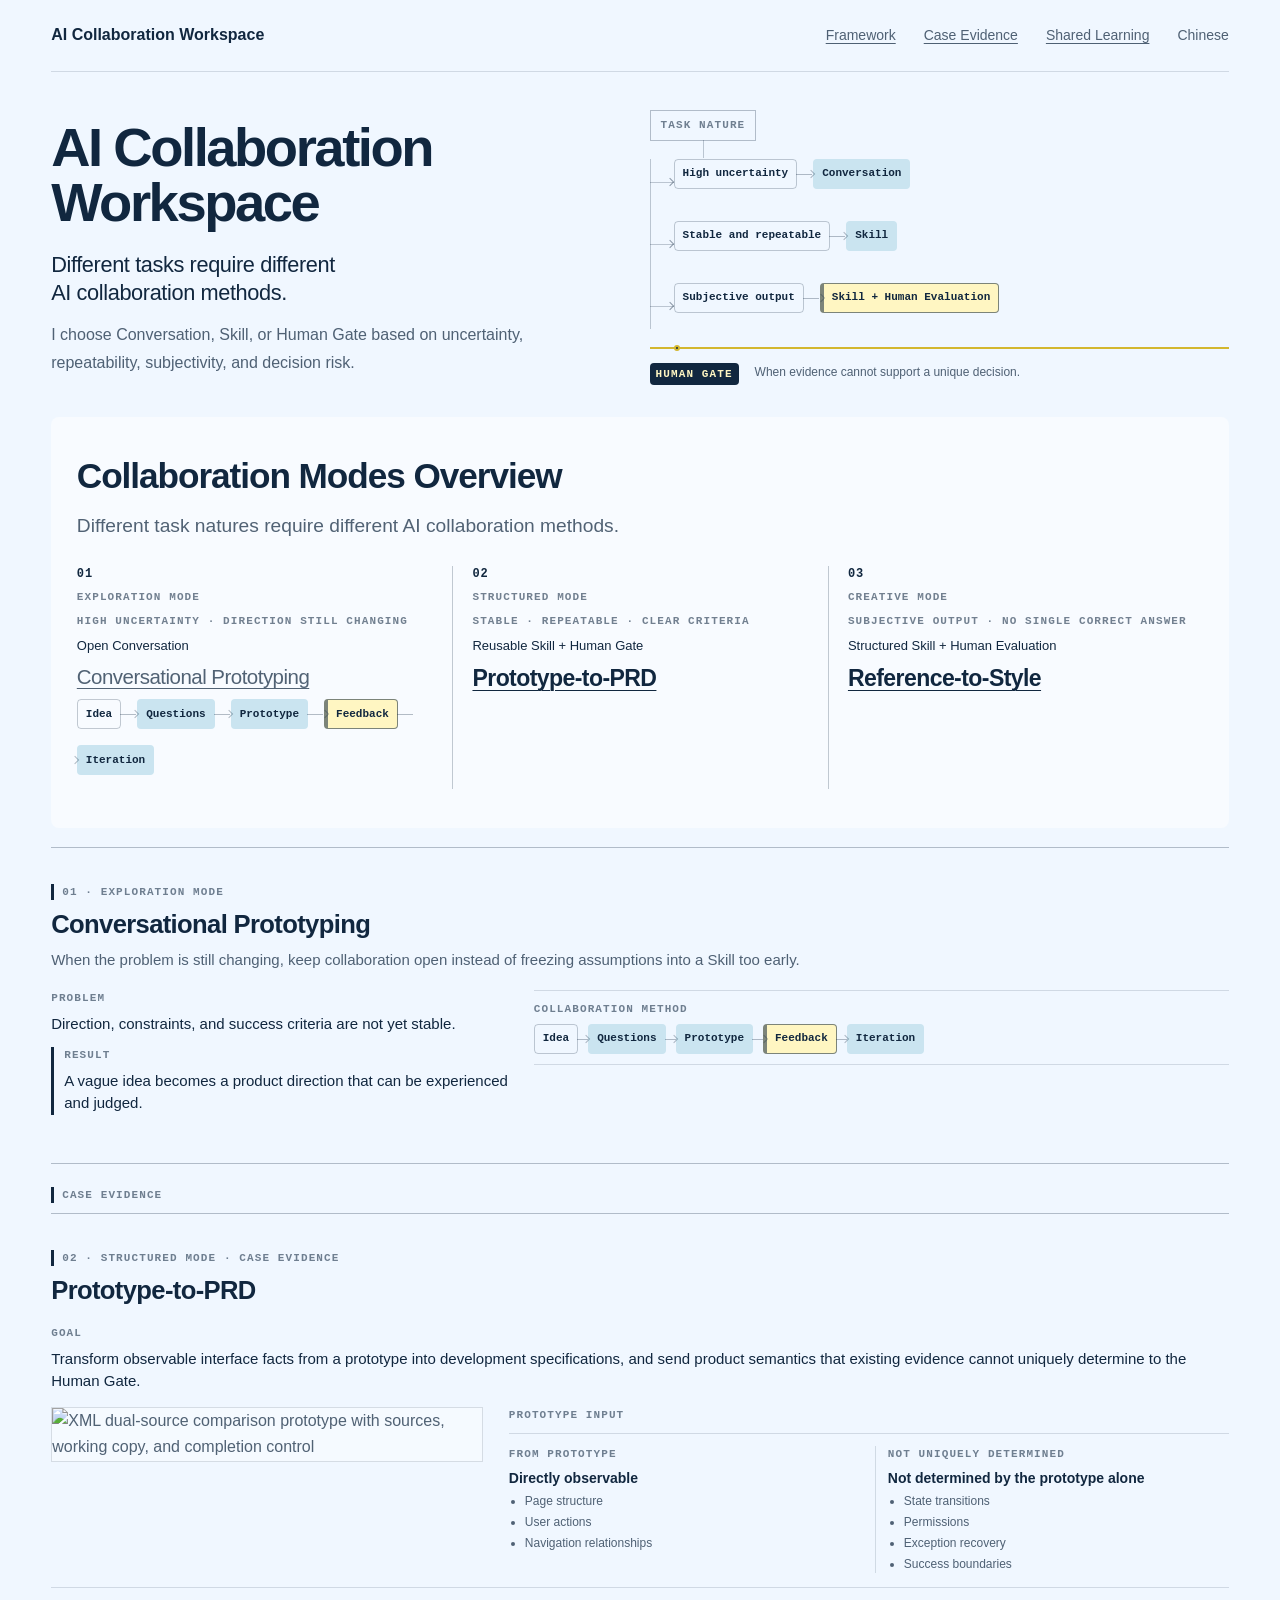
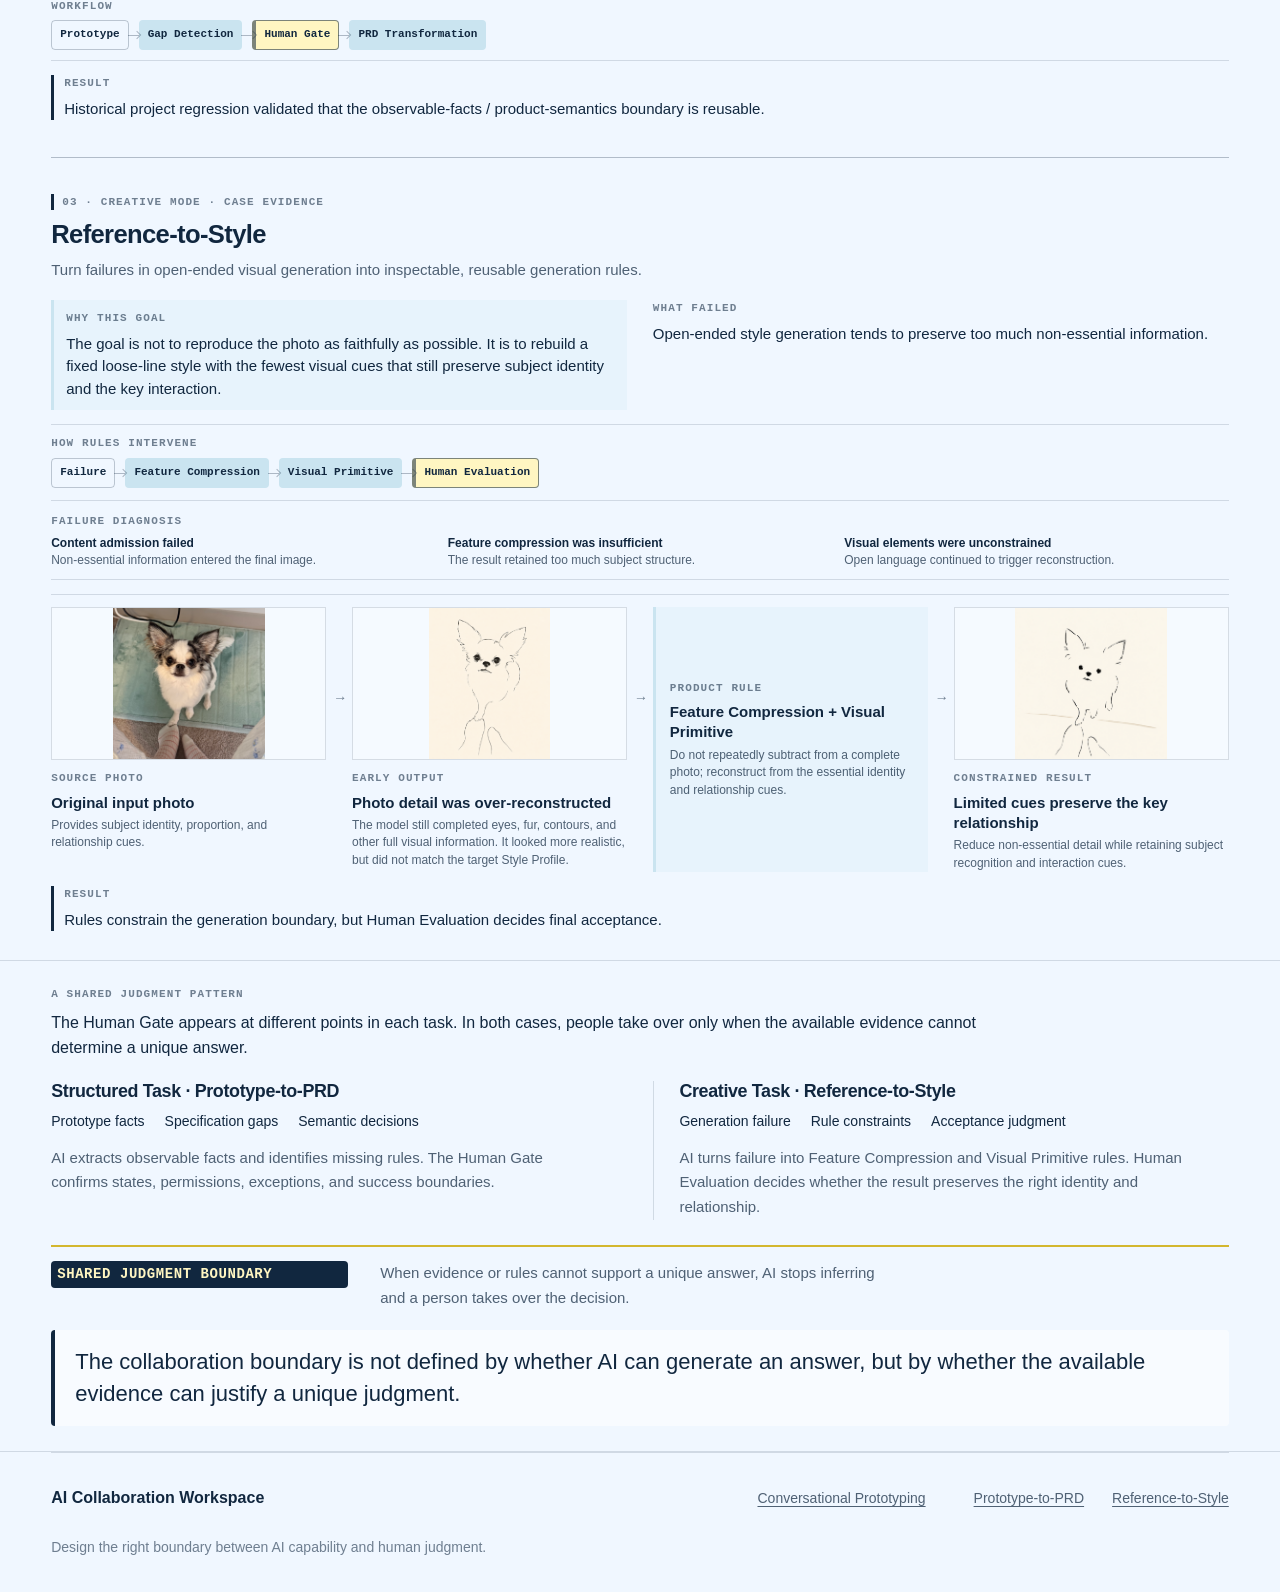
==== index.html @ d04c55ae "chore: save portfolio baseline before transition experiment" ====
<!doctype html>
<html lang="zh-CN">
  <head>
    <meta charset="utf-8">
    <meta name="viewport" content="width=device-width, initial-scale=1">
    <meta name="description" content="">
    <title></title>
    <link rel="stylesheet" href="assets/css/site.css">
    <script src="assets/js/site.js" defer></script>
  </head>
  <body>
    <header class="site-header" id="header">
      <a class="site-brand" id="header-brand" href="#hero"></a>

      <nav class="site-navigation">
        <ul id="header-navigation"></ul>
      </nav>

      <button id="language-switch" type="button"></button>
    </header>

    <main>
      <section class="homepage-section hero" id="hero" aria-labelledby="hero-title">
        <div class="hero-copy">
          <h1 id="hero-title"></h1>
          <p id="hero-core-value"></p>
          <p id="hero-supporting-text"></p>
        </div>

        <div class="hero-workflow" id="hero-workflow">
          <p id="hero-task-nature"></p>
          <div id="hero-workflow-paths"></div>
          <aside id="hero-human-gate">
            <p id="hero-human-gate-label"></p>
            <p id="hero-human-gate-text"></p>
          </aside>
        </div>
      </section>

      <section class="homepage-section collaboration-modes" id="collaborationModes" aria-labelledby="collaboration-modes-title">
        <header class="collaboration-modes-header">
          <h2 id="collaboration-modes-title"></h2>
          <p id="collaboration-modes-introduction"></p>
        </header>

        <div class="collaboration-lanes" id="collaboration-lanes">
          <article class="collaboration-lane" data-lane="exploration">
            <p data-field="number"></p>
            <p data-field="modeLabel"></p>
            <p data-field="taskNature"></p>
            <p data-field="collaborationMode"></p>
            <h3 data-field="name"></h3>
            <ol data-field="workflow"></ol>
          </article>

          <article class="collaboration-lane" data-lane="structured">
            <p data-field="number"></p>
            <p data-field="modeLabel"></p>
            <p data-field="taskNature"></p>
            <p data-field="collaborationMode"></p>
            <h3 data-field="name"></h3>
          </article>

          <article class="collaboration-lane" data-lane="creative">
            <p data-field="number"></p>
            <p data-field="modeLabel"></p>
            <p data-field="taskNature"></p>
            <p data-field="collaborationMode"></p>
            <h3 data-field="name"></h3>
          </article>
        </div>
      </section>

      <div class="expanded-workspace" id="exploration-section"></div>

      <section class="expanded-workspace" id="caseEvidence" aria-labelledby="case-evidence-heading">
        <header class="case-evidence-overview">
          <h2 class="workspace-section-eyebrow" id="case-evidence-heading"></h2>
        </header>
        <div id="workspace-sections"></div>
      </section>

      <section class="homepage-section shared-principle" id="sharedPrinciple" aria-labelledby="shared-principle-title">
        <header>
          <h2 id="shared-principle-title"></h2>
          <p id="shared-principle-introduction"></p>
        </header>

        <div class="principle-spaces">
          <article id="ai-space">
            <h3 data-field="heading"></h3>
            <ul data-field="verbs"></ul>
            <p data-field="description"></p>
          </article>

          <aside id="principle-human-gate">
            <p data-field="label"></p>
            <p data-field="text"></p>
          </aside>

          <article id="human-space">
            <h3 data-field="heading"></h3>
            <ul data-field="verbs"></ul>
            <p data-field="description"></p>
          </article>
        </div>

        <p id="closing-principle"></p>
      </section>
    </main>

    <footer class="site-footer" id="footer">
      <p id="footer-brand"></p>
      <nav>
        <ul id="footer-mode-links"></ul>
      </nav>
      <nav>
        <ul id="footer-case-links"></ul>
      </nav>
      <p id="footer-closing-statement"></p>
    </footer>
  </body>
</html>
---- assets/css/site.css ----
:root {
  color-scheme: light;
  --workspace: #f0f7ff;
  --ink: #11273f;
  --ai: #cae4f0;
  --human: #fff6c2;
  --human-line: #d3b72f;
  --muted-ink: rgba(17, 39, 63, 0.72);
  --soft-ink: rgba(17, 39, 63, 0.58);
  --divider: rgba(17, 39, 63, 0.14);
  --container-max: 80rem;
  --gutter: clamp(2.5rem, 4vw, 4rem);
  --section-space: clamp(2rem, 3vw, 2.75rem);
  --font-sans: Inter, Geist, ui-sans-serif, -apple-system, BlinkMacSystemFont, "Segoe UI", "PingFang SC", "Hiragino Sans GB", "Microsoft YaHei", sans-serif;
  --font-mono: "SFMono-Regular", Consolas, "Liberation Mono", ui-monospace, monospace;
}

*,
*::before,
*::after {
  box-sizing: border-box;
}

html {
  background: var(--workspace);
  color: var(--ink);
  scroll-behavior: smooth;
}

body {
  min-width: 0;
  margin: 0;
  background: var(--workspace);
  color: var(--muted-ink);
  font-family: var(--font-sans);
  font-size: 1rem;
  font-weight: 400;
  line-height: 1.68;
  text-rendering: optimizeLegibility;
}

h1,
h2,
h3,
p,
ul,
ol {
  margin-top: 0;
}

h1,
h2,
h3 {
  color: var(--ink);
  font-weight: 600;
}

a {
  color: inherit;
  text-decoration-thickness: 0.06em;
  text-underline-offset: 0.18em;
}

button {
  color: inherit;
  font: inherit;
}

[hidden] {
  display: none !important;
}

.site-header,
.hero,
.collaboration-modes,
.expanded-workspace,
.site-footer {
  width: calc(100% - (2 * var(--gutter)));
  max-width: var(--container-max);
  margin-inline: auto;
}

.site-header {
  display: flex;
  align-items: center;
  min-height: 4.5rem;
  border-bottom: 1px solid var(--divider);
}

.site-brand {
  color: var(--ink);
  font-weight: 600;
  text-decoration: none;
}

.site-navigation {
  margin-left: auto;
}

.site-navigation ul,
.site-footer ul {
  display: flex;
  flex-wrap: wrap;
  gap: 1rem 1.75rem;
  margin-bottom: 0;
  padding: 0;
  list-style: none;
}

.site-navigation a,
.site-footer a,
#language-switch {
  font-size: 0.875rem;
}

#language-switch {
  margin-left: 1.75rem;
  padding: 0;
  border: 0;
  background: transparent;
}

.hero {
  display: grid;
  grid-template-columns: repeat(12, minmax(0, 1fr));
  gap: clamp(1rem, 1.5vw, 1.5rem);
  align-items: center;
  padding-top: clamp(2.25rem, 3vw, 3rem);
  padding-bottom: clamp(1.75rem, 2.5vw, 2.5rem);
}

.hero-copy {
  grid-column: 1 / span 5;
}

.hero-workflow {
  grid-column: 7 / -1;
  display: grid;
  grid-template-columns: minmax(0, 1fr);
  grid-template-rows: auto auto auto;
  gap: 1.125rem;
  align-items: stretch;
}

#hero-title {
  max-width: 14ch;
  margin-bottom: 1.25rem;
  font-size: clamp(3rem, 4.25vw, 3.75rem);
  line-height: 1.02;
  letter-spacing: -0.045em;
}

#hero-core-value {
  max-width: none;
  margin-bottom: 0.875rem;
  color: var(--ink);
  font-size: clamp(1.25rem, 1.7vw, 1.5rem);
  font-weight: 500;
  line-height: 1.3;
  letter-spacing: -0.018em;
  text-wrap: balance;
}

#hero-supporting-text {
  max-width: 36rem;
  margin-bottom: 0;
  color: var(--muted-ink);
  font-size: clamp(0.9375rem, 1.25vw, 1.0625rem);
  line-height: 1.7;
}

#hero-task-nature,
.collaboration-lane > [data-field="taskNature"],
.collaboration-lane > [data-field="collaborationMode"],
#hero-human-gate-label,
#principle-human-gate [data-field="label"] {
  color: var(--soft-ink);
  font-family: var(--font-mono);
  font-size: 0.6875rem;
  font-weight: 700;
  letter-spacing: 0.1em;
  line-height: 1.5;
  text-transform: uppercase;
}

#hero-task-nature {
  position: relative;
  grid-column: 1;
  grid-row: 1;
  justify-self: start;
  margin-bottom: 0;
  padding: 0.375rem 0.625rem;
  border: 1px solid rgba(17, 39, 63, 0.28);
}

#hero-task-nature::after {
  content: "";
  position: absolute;
  top: 100%;
  left: 50%;
  height: 1.125rem;
  border-left: 1px solid rgba(17, 39, 63, 0.24);
}

#hero-workflow-paths {
  position: relative;
  grid-column: 1;
  grid-row: 2;
  display: grid;
  gap: 1rem;
  padding-left: 1.5rem;
}

#hero-workflow-paths::before {
  content: "";
  position: absolute;
  top: 0;
  bottom: 0;
  left: 0;
  border-left: 1px solid rgba(17, 39, 63, 0.24);
}

.hero-workflow-path {
  position: relative;
  display: flex;
  align-items: center;
  min-width: 0;
}

.hero-workflow-path::before {
  content: "";
  position: absolute;
  top: 50%;
  right: 100%;
  width: 1.5rem;
  border-top: 1px solid rgba(17, 39, 63, 0.24);
}

.hero-workflow-path::after {
  content: "";
  position: absolute;
  top: calc(50% - 0.1875rem);
  left: -0.4375rem;
  width: 0.375rem;
  height: 0.375rem;
  border-top: 1px solid rgba(17, 39, 63, 0.45);
  border-right: 1px solid rgba(17, 39, 63, 0.45);
  transform: rotate(45deg);
}

.hero-workflow-path ol {
  --workflow-line: rgba(17, 39, 63, 0.3);
}

.hero-workflow-path ol,
.collaboration-lane > [data-field="workflow"] {
  display: flex;
  flex-wrap: wrap;
  align-items: center;
  gap: 1rem;
  margin-top: 0;
  padding: 0;
  list-style: none;
}

.hero-workflow-path ol {
  width: 100%;
}

.workflow-node {
  position: relative;
  display: inline-flex;
  align-items: center;
  min-height: 1.875rem;
  padding: 0.25rem 0.5rem;
  border: 1px solid transparent;
  border-radius: 0.25rem;
  color: var(--ink);
  font-family: var(--font-mono);
  font-size: 0.6875rem;
  font-weight: 600;
  line-height: 1.25;
  overflow-wrap: anywhere;
}

.workflow-node--neutral {
  border-color: rgba(17, 39, 63, 0.24);
  background: transparent;
}

.workflow-node--ai {
  background: var(--ai);
}

.workflow-node--human {
  background: var(--human);
  border-color: rgba(17, 39, 63, 0.55);
  border-left-width: 0.25rem;
}

.workflow-node:not(:last-child)::after {
  content: "";
  position: absolute;
  top: 50%;
  left: 100%;
  width: 1rem;
  border-top: 1px solid var(--workflow-line);
}

.workflow-node + .workflow-node::before {
  content: "";
  position: absolute;
  top: calc(50% - 0.1875rem);
  left: -0.375rem;
  width: 0.375rem;
  height: 0.375rem;
  border-top: 1px solid var(--workflow-line);
  border-right: 1px solid var(--workflow-line);
  transform: rotate(45deg);
}

#hero-human-gate {
  position: relative;
  grid-column: 1;
  grid-row: 3;
  display: grid;
  grid-template-columns: auto minmax(0, 1fr);
  gap: 0.5rem 1rem;
  align-items: start;
  margin: 0;
  padding-top: 0.875rem;
  border-top: 2px solid var(--human-line);
}

#hero-human-gate::before {
  content: "";
  position: absolute;
  top: -0.25rem;
  left: 1.5rem;
  width: 0.375rem;
  height: 0.375rem;
  background: var(--ink);
  border: 2px solid var(--human-line);
  border-radius: 50%;
}

#hero-human-gate-label {
  justify-self: start;
  margin-bottom: 0;
  padding: 0.1875rem 0.375rem;
  border-radius: 0.25rem;
  background: var(--ink);
  color: var(--human);
}

#hero-human-gate-text {
  margin-bottom: 0;
  color: var(--muted-ink);
  font-size: 0.75rem;
  line-height: 1.55;
}

.collaboration-modes {
  padding: var(--section-space) clamp(1.25rem, 2vw, 2rem);
  border-radius: 0.5rem;
  background: rgba(255, 255, 255, 0.48);
}

.collaboration-modes-header {
  max-width: 42rem;
  margin-bottom: clamp(1.5rem, 2vw, 2rem);
}

#collaboration-modes-title {
  margin-bottom: 1rem;
  font-size: clamp(1.875rem, 2.75vw, 2.25rem);
  line-height: 1.13;
  letter-spacing: -0.03em;
}

#collaboration-modes-introduction {
  margin-bottom: 0;
  color: var(--muted-ink);
  font-size: clamp(1.0625rem, 1.5vw, 1.25rem);
  font-weight: 500;
  line-height: 1.5;
}

.collaboration-lanes {
  display: grid;
  grid-template-columns: repeat(3, minmax(0, 1fr));
}

.collaboration-lane {
  --workflow-line: rgba(17, 39, 63, 0.3);
  min-width: 0;
  padding-inline: clamp(1rem, 1.5vw, 1.5rem);
  scroll-margin-top: clamp(2.5rem, 5vw, 4rem);
}

.collaboration-lane:first-child {
  padding-left: 0;
}

.collaboration-lane:last-child {
  padding-right: 0;
}

.collaboration-lane + .collaboration-lane {
  border-left: 1px solid rgba(17, 39, 63, 0.24);
}

.collaboration-lane > [data-field="number"] {
  margin-bottom: 0.375rem;
  color: var(--ink);
  font-family: var(--font-mono);
  font-size: 0.75rem;
  font-weight: 700;
  letter-spacing: 0.08em;
  line-height: 1.4;
}

.collaboration-lane > [data-field="modeLabel"],
.collaboration-lane > [data-field="evidenceLabel"] {
  font-family: var(--font-mono);
  font-weight: 700;
  line-height: 1.5;
  text-transform: uppercase;
}

.collaboration-lane > [data-field="modeLabel"] {
  margin-bottom: 0.5rem;
  color: var(--soft-ink);
  font-size: 0.6875rem;
  letter-spacing: 0.1em;
}

.collaboration-lane > [data-field="evidenceLabel"] {
  margin-bottom: 0.5rem;
  color: var(--ink);
  font-size: 0.625rem;
  letter-spacing: 0.12em;
}

.collaboration-lane > [data-field="taskNature"] {
  margin-bottom: 0.375rem;
}

.collaboration-lane > [data-field="collaborationMode"] {
  min-height: 0;
  margin-bottom: 0.625rem;
  color: var(--ink);
  font-family: var(--font-sans);
  font-size: 0.8125rem;
  font-weight: 500;
  letter-spacing: 0;
  text-transform: none;
}

.collaboration-lane > [data-field="name"] {
  margin-bottom: 0.625rem;
  font-size: clamp(1.375rem, 1.8vw, 1.625rem);
  font-weight: 650;
  line-height: 1.18;
  letter-spacing: -0.025em;
}

.collaboration-lane[data-lane="exploration"] > [data-field="name"] {
  margin-top: 0;
  color: var(--muted-ink);
  font-size: clamp(1.25rem, 1.6vw, 1.4375rem);
  font-weight: 500;
}

.collaboration-lane > [data-field="problem"] {
  min-height: 0;
  margin-bottom: 0.875rem;
  color: var(--muted-ink);
  font-size: 0.90625rem;
  line-height: 1.6;
}

.collaboration-lane > [data-field="workflow"] {
  position: relative;
  margin-bottom: 0.875rem;
}

@media (hover: hover) {
  .collaboration-lanes:hover .collaboration-lane {
    opacity: 0.76;
  }

  .collaboration-lanes .collaboration-lane:hover,
  .collaboration-lanes .collaboration-lane:focus-within {
    --workflow-line: rgba(17, 39, 63, 0.68);
    opacity: 1;
  }
}

.collaboration-lane > [data-field="result"] {
  margin-bottom: 0;
  color: var(--ink);
  font-size: 0.9375rem;
  font-weight: 500;
  line-height: 1.6;
}

.collaboration-lane:not([data-lane="exploration"]) > [data-field="result"] {
  font-family: var(--font-mono);
  font-size: 0.8125rem;
  letter-spacing: 0.04em;
}

.expanded-workspace {
  margin-top: clamp(1rem, 1.5vw, 1.5rem);
}

.case-evidence-overview {
  display: block;
  padding-top: 1rem;
  border-top: 1px solid rgba(17, 39, 63, 0.28);
}

.workspace-section {
  display: block;
  padding-block: clamp(1.5rem, 2.25vw, 2rem);
  border-top: 1px solid rgba(17, 39, 63, 0.28);
  scroll-margin-top: clamp(2.5rem, 5vw, 4rem);
}

.workspace-section + .workspace-section {
  margin-top: 0.5rem;
}

.workspace-section > header {
  margin-bottom: clamp(1rem, 1.5vw, 1.5rem);
}

.workspace-section-eyebrow,
.workspace-detail-label {
  color: var(--soft-ink);
  font-family: var(--font-mono);
  font-size: 0.6875rem;
  font-weight: 700;
  letter-spacing: 0.1em;
  line-height: 1.5;
  text-transform: uppercase;
}

.workspace-section-eyebrow {
  display: inline-flex;
  padding-left: 0.5rem;
  border-left: 0.1875rem solid var(--ink);
  margin-bottom: 0.625rem;
}

.workspace-section h2 {
  margin-bottom: 0.5rem;
  font-size: clamp(1.5rem, 2vw, 1.75rem);
  line-height: 1.15;
  letter-spacing: -0.025em;
}

.workspace-section-introduction {
  max-width: 54rem;
  margin-bottom: 0;
  font-size: 0.9375rem;
  line-height: 1.55;
}

.workspace-section-content {
  display: grid;
  grid-template-columns: minmax(0, 11fr) minmax(20rem, 9fr);
  grid-template-areas:
    "problem evidence"
    "goal evidence"
    "method evidence"
    "result evidence";
  gap: 0.75rem clamp(1rem, 1.5vw, 1.5rem);
  align-items: start;
  min-width: 0;
}

.workspace-detail {
  min-width: 0;
}

.workspace-problem {
  grid-area: problem;
}

.workspace-goal {
  grid-area: goal;
  padding: 0.625rem 0.75rem;
  border-left: 0.1875rem solid var(--ai);
  background: rgba(202, 228, 240, 0.24);
}

.workspace-method {
  grid-area: method;
  padding-block: 0.625rem;
  border-block: 1px solid var(--divider);
}

.workspace-result {
  grid-area: result;
  padding-left: 0.625rem;
  border-left: 0.1875rem solid var(--ink);
}

.workspace-section--mode .workspace-section-content {
  grid-template-columns: minmax(0, 0.8fr) minmax(0, 1.2fr);
  grid-template-areas:
    "problem method"
    "result method";
}

.workspace-detail-label {
  margin-bottom: 0.375rem;
}

.workspace-detail-text {
  margin-bottom: 0;
  color: var(--ink);
  font-size: 0.9375rem;
  font-weight: 500;
  line-height: 1.5;
}

.workspace-detail-workflow {
  --workflow-line: rgba(17, 39, 63, 0.3);
  display: flex;
  flex-wrap: wrap;
  align-items: center;
  gap: 0.625rem;
  margin: 0;
  padding: 0;
  list-style: none;
}

.workspace-method-groups {
  display: grid;
  grid-template-columns: repeat(auto-fit, minmax(9rem, 1fr));
  gap: 0.75rem;
  margin-bottom: 0.75rem;
  padding-bottom: 0.75rem;
  border-bottom: 1px solid var(--divider);
}

.workspace-method-group ul {
  display: grid;
  gap: 0.375rem;
  margin: 0;
  padding: 0;
  list-style: none;
}

.workspace-method-group li {
  color: var(--muted-ink);
  font-size: 0.75rem;
  line-height: 1.4;
}

.workspace-method-group strong {
  display: block;
  color: var(--ink);
  font-weight: 600;
}

.workspace-evidence-group {
  grid-area: evidence;
  display: grid;
  grid-template-columns: repeat(auto-fit, minmax(11rem, 1fr));
  gap: 0.75rem;
  min-width: 0;
}

.workspace-evidence:only-child {
  max-width: 30rem;
}

.workspace-evidence {
  overflow: hidden;
  min-width: 0;
  margin: 0;
  border: 1px solid var(--divider);
  border-radius: 0.25rem;
  background: transparent;
}

.workspace-evidence img {
  display: block;
  width: 100%;
  max-width: 30rem;
  height: auto;
  max-height: 14rem;
  object-fit: contain;
  border-bottom: 1px solid var(--divider);
  background: rgba(255, 255, 255, 0.32);
}

.workspace-evidence-caption {
  padding: 0.5rem 0.625rem 0.625rem;
}

.workspace-evidence h3 {
  margin-bottom: 0.25rem;
  font-size: 0.9375rem;
  line-height: 1.35;
}

.workspace-evidence-caption > p:last-child {
  margin-bottom: 0;
  font-size: 0.75rem;
  line-height: 1.45;
}

#prototype-to-prd .workspace-evidence-group {
  grid-template-columns: 1fr;
}

#prototype-to-prd .workspace-section-content {
  grid-template-columns: 1fr;
  grid-template-areas:
    "problem"
    "evidence"
    "method"
    "result";
  gap: 0.875rem;
}

#prototype-to-prd .workspace-evidence {
  display: grid;
  grid-template-columns: minmax(12rem, 0.75fr) minmax(0, 1.25fr);
  gap: clamp(1rem, 2vw, 1.75rem);
  align-items: start;
  overflow: visible;
  max-width: none;
  border: 0;
  border-radius: 0;
}

#prototype-to-prd .workspace-evidence img {
  width: 100%;
  max-width: none;
  max-height: 12rem;
  border: 1px solid var(--divider);
  object-fit: contain;
}

#prototype-to-prd .workspace-evidence-caption {
  padding: 0;
}

.workspace-evidence-comparison {
  display: grid;
  grid-template-columns: repeat(2, minmax(0, 1fr));
  gap: 0.75rem;
  margin-top: 0.625rem;
  padding-top: 0.75rem;
  border-top: 1px solid var(--divider);
}

.workspace-evidence-comparison-group + .workspace-evidence-comparison-group {
  padding-left: 0.75rem;
  border-left: 1px solid var(--divider);
}

.workspace-evidence-comparison-group h3 {
  margin-bottom: 0.375rem;
  font-size: 0.875rem;
}

.workspace-evidence-comparison-group ul {
  display: grid;
  gap: 0.25rem;
  margin: 0;
  padding-left: 1rem;
  color: var(--muted-ink);
  font-size: 0.75rem;
  line-height: 1.4;
}

#reference-to-style .workspace-evidence-group {
  grid-template-columns: repeat(4, minmax(0, 1fr));
  gap: clamp(1.25rem, 2vw, 2rem);
  padding-top: 0.75rem;
  border-top: 1px solid var(--divider);
}

#reference-to-style .workspace-evidence {
  position: relative;
  display: flex;
  flex-direction: column;
  gap: 0.625rem;
  overflow: visible;
  padding: 0;
  border: 0;
  border-radius: 0;
}

#reference-to-style .workspace-evidence:not(:last-child)::after {
  position: absolute;
  top: 5rem;
  right: calc(-1 * clamp(0.875rem, 1.4vw, 1.375rem));
  color: var(--soft-ink);
  content: "→";
  font-family: var(--font-mono);
  font-size: 0.875rem;
}

#reference-to-style .workspace-evidence img {
  width: 100%;
  max-width: 100%;
  height: clamp(8rem, 12vw, 10rem);
  max-height: none;
  border: 1px solid var(--divider);
  object-fit: contain;
  background: rgba(255, 255, 255, 0.32);
}

#reference-to-style .workspace-evidence--rule {
  justify-content: center;
  min-height: clamp(8rem, 12vw, 10rem);
  padding: 0.875rem;
  border-left: 0.1875rem solid var(--ai);
  background: rgba(202, 228, 240, 0.24);
}

#reference-to-style .workspace-evidence-caption {
  padding: 0;
}

#reference-to-style .workspace-section-content {
  grid-template-columns: repeat(2, minmax(0, 1fr));
  grid-template-areas:
    "goal problem"
    "method method"
    "evidence evidence"
    "result result";
  gap: 0.875rem clamp(1rem, 2vw, 2rem);
}

#reference-to-style .workspace-method-groups {
  margin-top: 0.75rem;
  margin-bottom: 0;
  padding-top: 0.75rem;
  padding-bottom: 0;
  border-top: 1px solid var(--divider);
  border-bottom: 0;
}

#reference-to-style .workspace-method-group ul {
  grid-template-columns: repeat(3, minmax(0, 1fr));
  gap: 0.75rem;
}

.shared-principle {
  width: 100%;
  padding-block: clamp(1.25rem, 2vw, 1.75rem);
  border-block: 1px solid var(--divider);
  background: var(--workspace);
  color: var(--muted-ink);
}

.shared-principle > header,
.principle-spaces,
#closing-principle {
  width: calc(100% - (2 * var(--gutter)));
  max-width: var(--container-max);
  margin-inline: auto;
}

.shared-principle > header {
  display: grid;
  grid-template-columns: 1fr;
  gap: 0.5rem;
  margin-bottom: 1.25rem;
}

#shared-principle-title {
  max-width: none;
  margin-bottom: 0;
  color: var(--soft-ink);
  font-family: var(--font-mono);
  font-size: 0.6875rem;
  font-weight: 700;
  letter-spacing: 0.1em;
  line-height: 1.5;
  text-transform: uppercase;
}

#shared-principle-introduction {
  max-width: 62rem;
  margin-bottom: 0;
  color: var(--ink);
  font-size: clamp(0.9375rem, 1.25vw, 1.0625rem);
  font-weight: 500;
  line-height: 1.55;
}

.principle-spaces {
  display: grid;
  grid-template-columns: repeat(2, minmax(0, 1fr));
  gap: clamp(1rem, 2vw, 2rem);
  align-items: stretch;
}

#ai-space {
  grid-column: 1;
  grid-row: 1;
}

#principle-human-gate {
  display: grid;
  grid-column: 1 / -1;
  grid-row: 2;
  grid-template-columns: minmax(10rem, 0.35fr) minmax(0, 1fr);
  gap: 1rem 2rem;
  align-items: baseline;
  padding-top: 0.875rem;
  border-top: 2px solid var(--human-line);
}

#human-space {
  grid-column: 2;
  grid-row: 1;
  padding-left: clamp(1rem, 2vw, 2rem);
  border-left: 1px solid var(--divider);
}

#ai-space h3,
#human-space h3 {
  margin-bottom: 0.5rem;
  color: var(--ink);
  font-size: clamp(1.0625rem, 1.4vw, 1.25rem);
  line-height: 1.2;
  letter-spacing: -0.02em;
}

#ai-space ul,
#human-space ul {
  display: flex;
  flex-wrap: wrap;
  gap: 0.5rem 1.25rem;
  margin-bottom: 0;
  padding: 0;
  color: var(--ink);
  font-size: 0.875rem;
  font-weight: 500;
  list-style: none;
}

#ai-space p,
#human-space p,
#principle-human-gate p {
  max-width: 32rem;
  margin-bottom: 0;
  font-size: 0.9375rem;
  line-height: 1.65;
}

#ai-space > p,
#human-space > p {
  margin-top: 0.75rem;
}

#principle-human-gate [data-field="label"] {
  display: inline-block;
  margin-bottom: 0.375rem;
  padding: 0.1875rem 0.375rem;
  border-radius: 0.25rem;
  background: var(--ink);
  color: var(--human);
  font-size: 0.875rem;
  letter-spacing: 0.04em;
}

#closing-principle {
  margin-top: clamp(1rem, 1.5vw, 1.5rem);
  margin-bottom: 0;
  padding: 1rem 1.25rem;
  border-left: 0.25rem solid var(--ink);
  border-radius: 0.25rem;
  background: rgba(255, 255, 255, 0.58);
  color: var(--ink);
  font-size: clamp(1.125rem, 1.75vw, 1.375rem);
  font-weight: 500;
  line-height: 1.45;
}

.site-footer {
  display: flex;
  flex-wrap: wrap;
  gap: 1.5rem 3rem;
  align-items: flex-start;
  padding-block: 2rem;
  border-top: 1px solid var(--divider);
}

#footer-brand {
  margin: 0 auto 0 0;
  color: var(--ink);
  font-weight: 600;
}

#footer-closing-statement {
  flex-basis: 100%;
  max-width: 36rem;
  margin-bottom: 0;
  color: var(--soft-ink);
  font-size: 0.875rem;
}

@media (min-width: 75rem) and (max-width: 79.9375rem) {
  .collaboration-lane > [data-field="workflow"] {
    gap: 0.625rem;
  }

  .collaboration-lane > [data-field="workflow"] .workflow-node {
    padding-inline: 0.375rem;
  }

  .collaboration-lane > [data-field="workflow"] .workflow-node:not(:last-child)::after {
    width: 0.625rem;
  }

  .collaboration-lane > [data-field="workflow"] .workflow-node + .workflow-node::before {
    left: -0.3125rem;
  }
}

@media (max-width: 74.9375rem) {
  :root {
    --gutter: clamp(2rem, 4vw, 3rem);
    --section-space: clamp(2.25rem, 4vw, 3rem);
  }

  .hero {
    grid-template-columns: repeat(8, minmax(0, 1fr));
    gap: clamp(2rem, 4vw, 3rem);
  }

  .hero-copy,
  .hero-workflow {
    grid-column: 1 / -1;
  }

  #hero-title {
    max-width: 14ch;
    font-size: clamp(3rem, 6vw, 3.5rem);
  }

  .collaboration-lanes {
    grid-template-columns: 1fr;
  }

  .workspace-section {
    grid-template-columns: repeat(8, minmax(0, 1fr));
  }

  .workspace-section > header {
    grid-column: 1 / span 3;
  }

  .workspace-section-content {
    grid-column: 4 / -1;
    grid-template-columns: 1fr;
    grid-template-areas:
      "problem"
      "goal"
      "method"
      "evidence"
      "result";
  }

  .workspace-section--mode .workspace-section-content {
    grid-template-columns: 1fr;
    grid-template-areas:
      "problem"
      "method"
      "result";
  }

  #reference-to-style > header,
  #reference-to-style .workspace-section-content {
    grid-column: 1 / -1;
  }

  .collaboration-lane,
  .collaboration-lane:first-child,
  .collaboration-lane:last-child {
    display: grid;
    grid-template-columns: repeat(8, minmax(0, 1fr));
    grid-template-areas:
      "number number mode-label mode-label mode-label mode-label mode-label mode-label"
      "nature nature nature nature mode mode mode mode"
      "name name name name name name name name";
    gap: 0.625rem clamp(1.25rem, 3vw, 2rem);
    align-items: start;
    padding: 1.25rem 0;
  }

  .collaboration-lane:first-child {
    padding-top: 0;
  }

  .collaboration-lane:last-child {
    padding-bottom: 0;
  }

  .collaboration-lane + .collaboration-lane {
    border-top: 1px solid rgba(17, 39, 63, 0.24);
    border-left: 0;
  }

  .collaboration-lane > [data-field="taskNature"] {
    grid-area: nature;
    margin-bottom: 0;
  }

  .collaboration-lane > [data-field="number"] {
    grid-area: number;
    margin-bottom: 0;
  }

  .collaboration-lane > [data-field="modeLabel"] {
    grid-area: mode-label;
    margin-bottom: 0;
  }

  .collaboration-lane > [data-field="evidenceLabel"] {
    grid-area: evidence;
    margin-bottom: 0;
  }

  .collaboration-lane > [data-field="collaborationMode"] {
    grid-area: mode;
    margin-bottom: 0;
  }

  .collaboration-lane > [data-field="name"] {
    grid-area: name;
    align-self: start;
    margin-top: 0;
    margin-bottom: 0;
  }

  .collaboration-lane[data-lane="exploration"] > [data-field="workflow"] {
    grid-column: 1 / -1;
    margin-top: 0.5rem;
  }

}

@media (max-width: 56.25rem) {
  .collaboration-lane,
  .collaboration-lane:first-child,
  .collaboration-lane:last-child {
    grid-template-columns: repeat(4, minmax(0, 1fr));
    grid-template-areas:
      "number mode-label mode-label mode-label"
      "nature nature mode mode"
      "name name name name";
  }

  .principle-spaces {
    grid-template-columns: 1fr;
    gap: 1.25rem;
  }

  .shared-principle > header {
    grid-template-columns: 1fr;
    gap: 0.5rem;
  }

  #ai-space,
  #principle-human-gate,
  #human-space {
    grid-column: 1;
  }

  #ai-space {
    grid-row: 1;
  }

  #human-space {
    grid-row: 2;
    padding-top: 1rem;
    padding-left: 0;
    border-top: 1px solid var(--divider);
    border-left: 0;
  }

  #principle-human-gate {
    grid-row: 3;
    grid-template-columns: 1fr;
    gap: 0.375rem;
    padding: 0.875rem 0 0;
    border-top: 2px solid var(--human-line);
    border-left: 0;
  }

  .workspace-section {
    grid-template-columns: 1fr;
  }

  .workspace-section > header,
  .workspace-section-content {
    grid-column: 1;
  }

  .case-evidence-overview {
    flex-direction: column;
    align-items: flex-start;
  }

  #reference-to-style .workspace-section-content {
    grid-template-columns: 1fr;
    grid-template-areas:
      "goal"
      "problem"
      "method"
      "evidence"
      "result";
  }

  #reference-to-style .workspace-evidence-group,
  #reference-to-style .workspace-method-group ul {
    grid-template-columns: 1fr;
  }

  #reference-to-style .workspace-evidence:not(:last-child)::after {
    top: auto;
    right: auto;
    bottom: -1.15rem;
    left: 50%;
    content: "↓";
  }

  #reference-to-style .workspace-evidence img,
  #reference-to-style .workspace-evidence--rule {
    height: auto;
    min-height: 9rem;
    max-height: 14rem;
  }

  #prototype-to-prd .workspace-evidence {
    grid-template-columns: 1fr;
  }

  #prototype-to-prd .workspace-evidence img {
    max-width: 22rem;
  }
}

@media (max-width: 47.9375rem) {
  :root {
    --gutter: clamp(1.125rem, 5vw, 1.5rem);
    --section-space: clamp(2rem, 7vw, 2.5rem);
  }

  body {
    font-size: 0.9375rem;
  }

  .site-header {
    flex-wrap: wrap;
    gap: 0.75rem 1.25rem;
    padding-block: 1rem;
  }

  .site-brand {
    flex-basis: 100%;
  }

  .site-brand,
  h1,
  h2,
  h3,
  p,
  a {
    overflow-wrap: anywhere;
  }

  .site-navigation {
    margin-left: 0;
  }

  #language-switch {
    margin-left: auto;
  }

  .hero {
    grid-template-columns: repeat(4, minmax(0, 1fr));
    gap: 2rem;
  }

  .hero-workflow {
    grid-template-columns: 1fr;
    grid-template-rows: auto auto auto;
    gap: 1.25rem;
  }

  #hero-task-nature,
  #hero-workflow-paths,
  #hero-human-gate {
    grid-column: 1;
  }

  #hero-task-nature {
    grid-row: 1;
  }

  #hero-workflow-paths {
    grid-row: 2;
  }

  #hero-human-gate {
    grid-row: 3;
    padding: 1rem 0 0;
    border-top: 2px solid var(--human-line);
    border-left: 0;
  }

  #hero-human-gate::before {
    top: -0.25rem;
    left: 50%;
  }

  .hero-workflow-path ol,
  .collaboration-lane > [data-field="workflow"],
  .workspace-detail-workflow {
    flex-direction: column;
    flex-wrap: nowrap;
    align-items: flex-start;
    gap: 1.25rem;
  }

  .workflow-node:not(:last-child)::after {
    top: 100%;
    left: 0.75rem;
    width: 0;
    height: 1.25rem;
    border-top: 0;
    border-left: 1px solid var(--workflow-line);
  }

  .workflow-node + .workflow-node::before {
    top: -0.4375rem;
    left: 0.5625rem;
    border-top: 0;
    border-right: 1px solid var(--workflow-line);
    border-bottom: 1px solid var(--workflow-line);
    transform: rotate(45deg);
  }

  #hero-title {
    max-width: 14ch;
    margin-bottom: 1.5rem;
    font-size: clamp(2.375rem, 12vw, 2.875rem);
  }

  #hero-core-value {
    font-size: clamp(1.125rem, 5vw, 1.375rem);
  }

  .collaboration-lane,
  .collaboration-lane:first-child,
  .collaboration-lane:last-child {
    display: block;
    padding-block: 1.25rem;
  }

  .collaboration-lane:first-child {
    padding-top: 0;
  }

  .collaboration-lane:last-child {
    padding-bottom: 0;
  }

  .collaboration-lane > [data-field="taskNature"] {
    margin-bottom: 0.625rem;
  }

  .collaboration-lane > [data-field="modeLabel"] {
    margin-bottom: 0.5rem;
  }

  .collaboration-lane > [data-field="evidenceLabel"] {
    margin-bottom: 0.875rem;
  }

  .collaboration-lane > [data-field="collaborationMode"] {
    margin-bottom: 1rem;
  }

  .collaboration-lane > [data-field="name"] {
    margin-top: 0;
    margin-bottom: 1rem;
  }

  .collaboration-lane[data-lane="exploration"] > [data-field="name"] {
    margin-top: 0;
  }

  .workspace-section {
    padding-block: 1.5rem;
  }

  .workspace-section-content,
  .workspace-section--mode .workspace-section-content {
    gap: 1rem;
  }

  .workspace-evidence-group {
    grid-template-columns: 1fr;
  }

  .workspace-evidence img {
    max-height: 16rem;
  }

  .workspace-evidence-comparison {
    grid-template-columns: 1fr;
  }

  .workspace-evidence-comparison-group + .workspace-evidence-comparison-group {
    padding-top: 0.75rem;
    padding-left: 0;
    border-top: 1px solid var(--divider);
    border-left: 0;
  }

  #reference-to-style .workspace-evidence,
  #reference-to-style .workspace-evidence--source {
    grid-template-columns: 1fr;
  }

  .collaboration-lane > [data-field="problem"],
  .collaboration-lane > [data-field="workflow"] {
    margin-bottom: 1.25rem;
  }

  .collaboration-lane > [data-field="name"] {
    font-size: clamp(1.625rem, 8vw, 2rem);
  }

  .collaboration-lane[data-lane="exploration"] > [data-field="name"] {
    font-size: clamp(1.5rem, 7vw, 1.75rem);
  }

  #shared-principle-title {
    font-size: clamp(1.625rem, 8vw, 2rem);
  }

  .site-footer {
    flex-direction: column;
  }

  #footer-brand {
    margin-right: 0;
  }
}
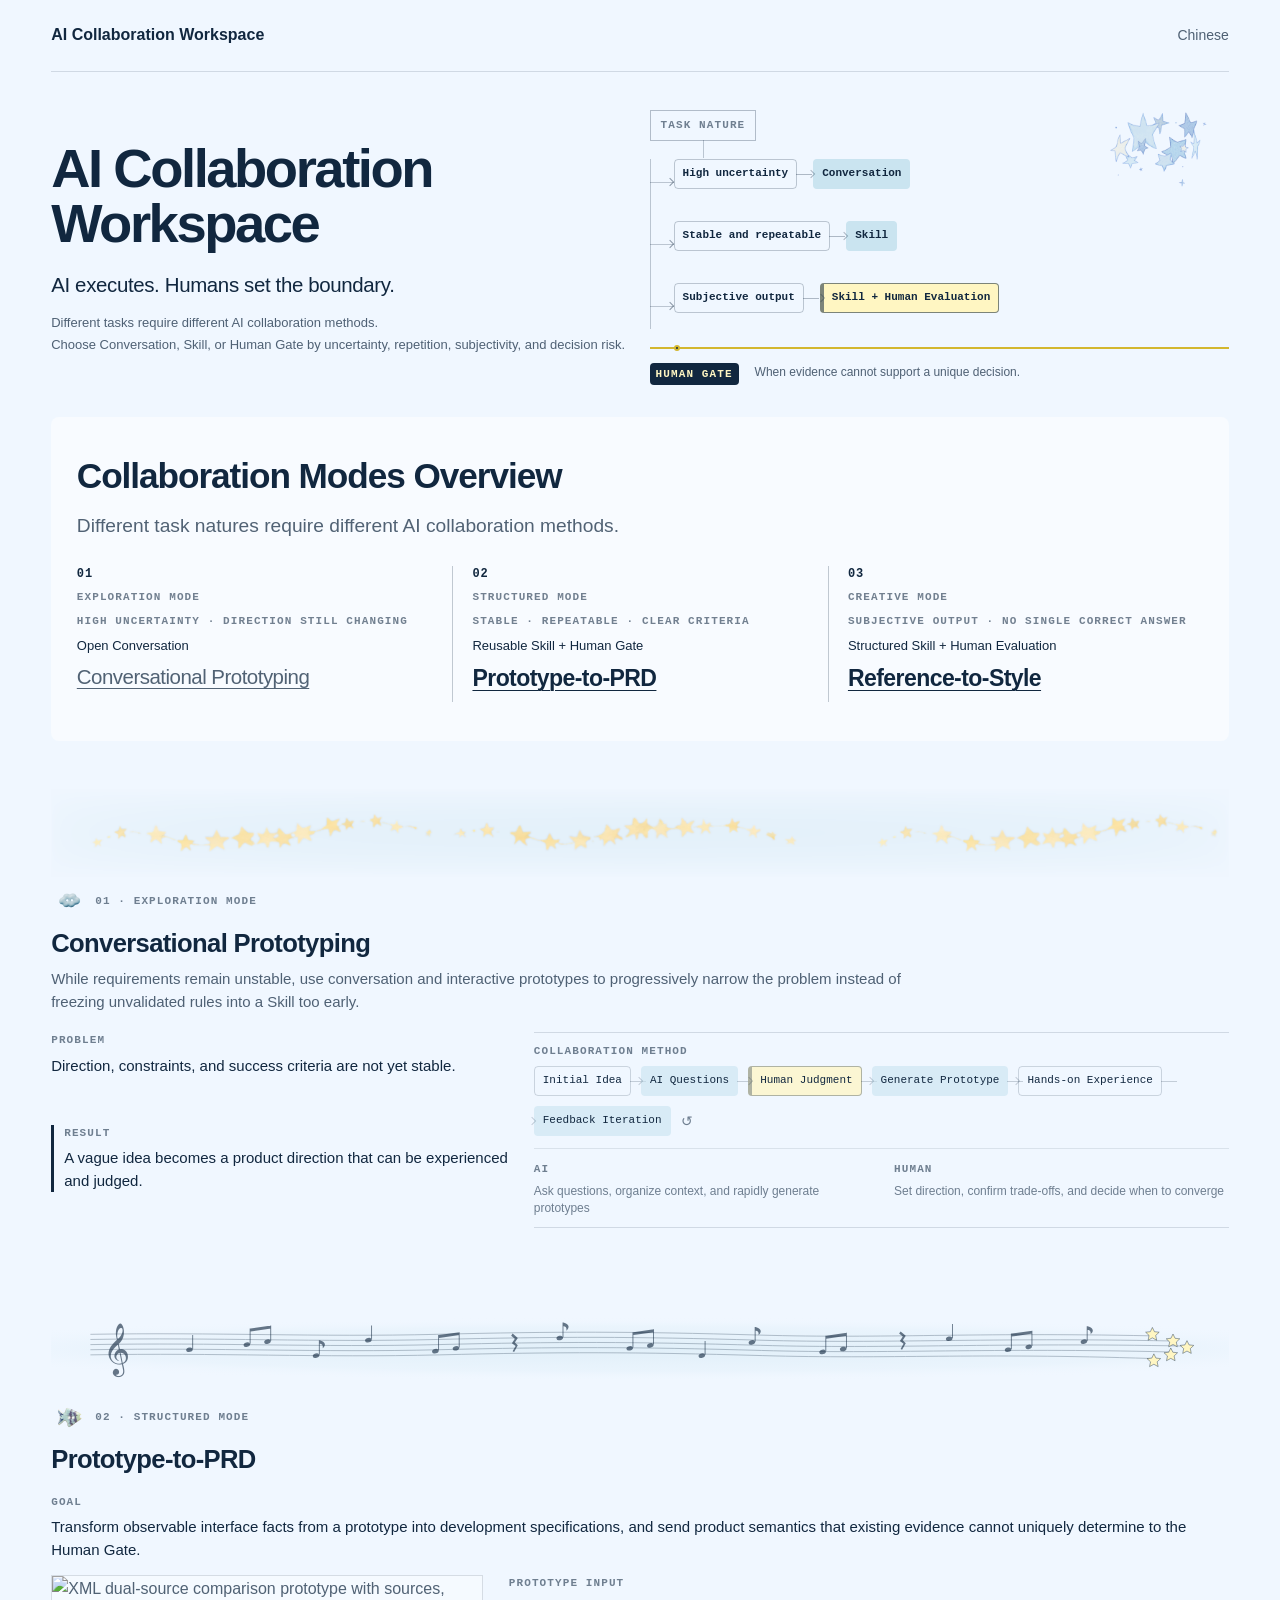
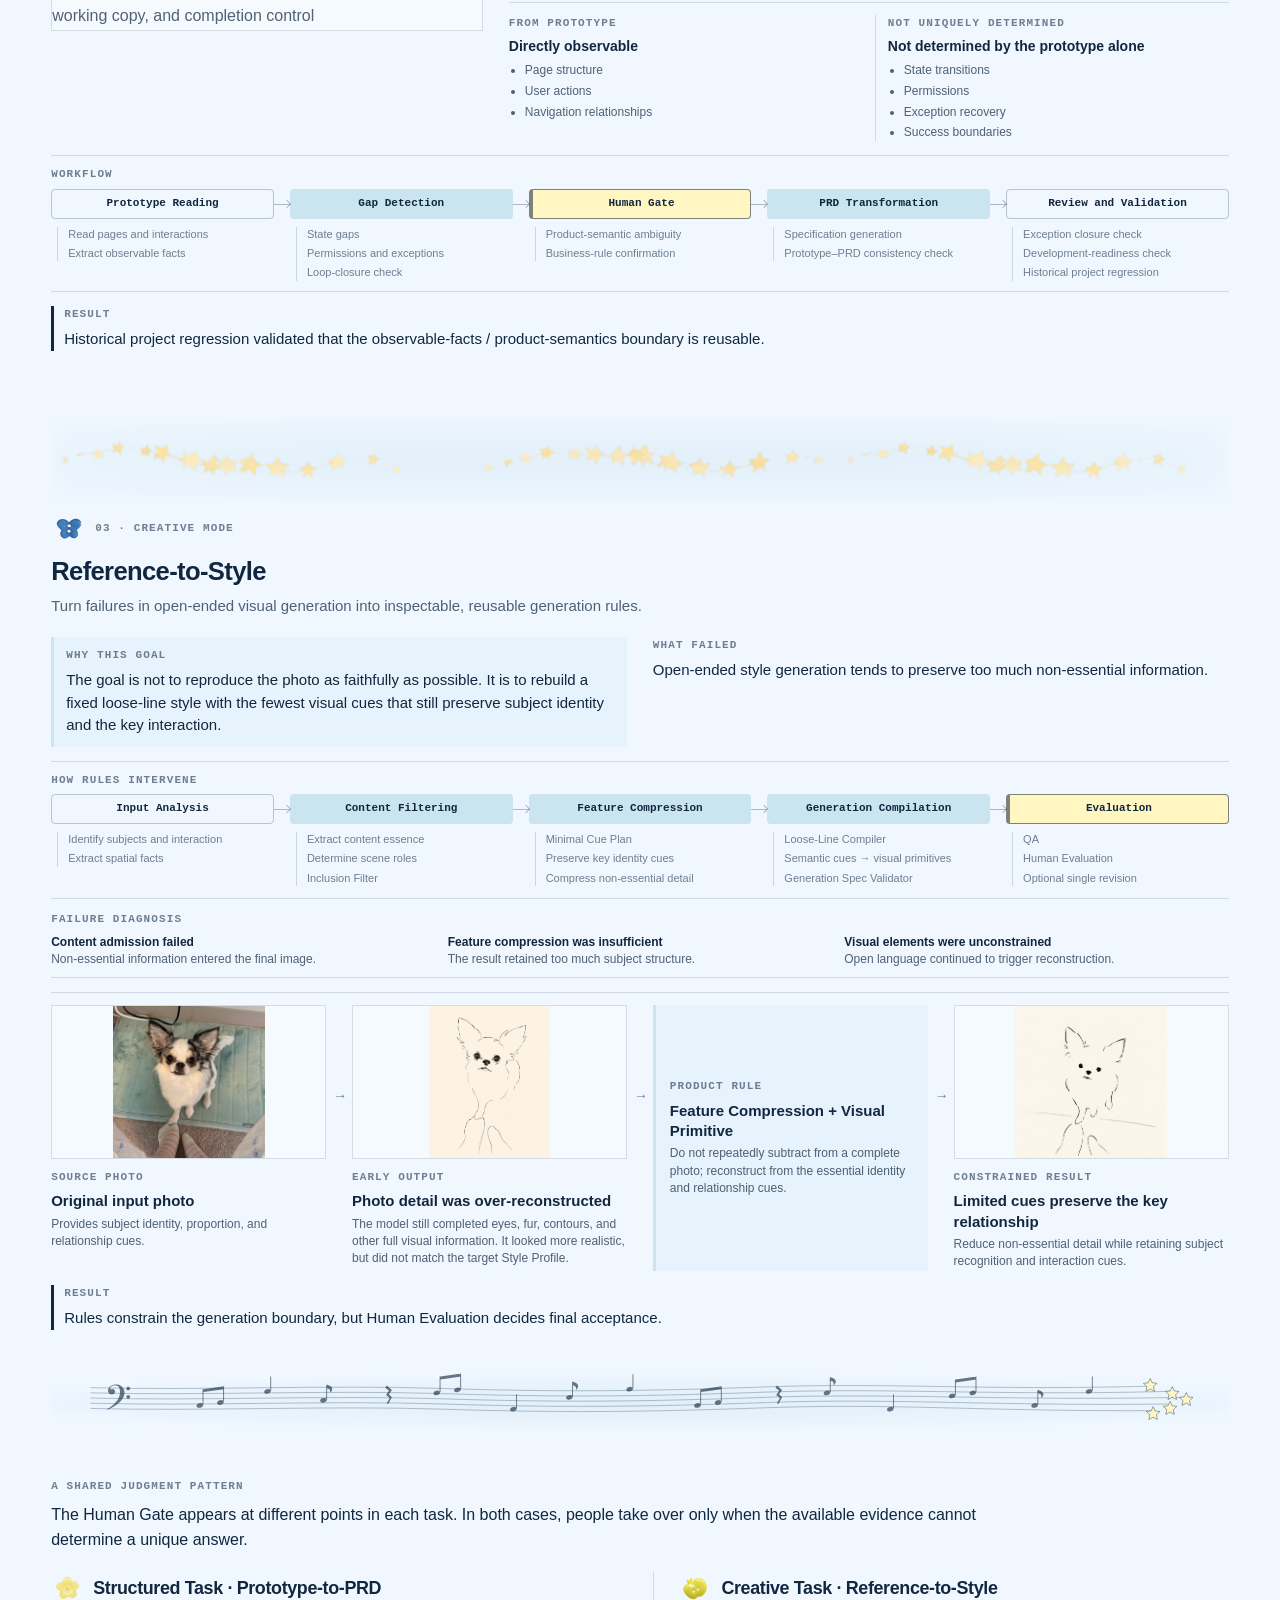
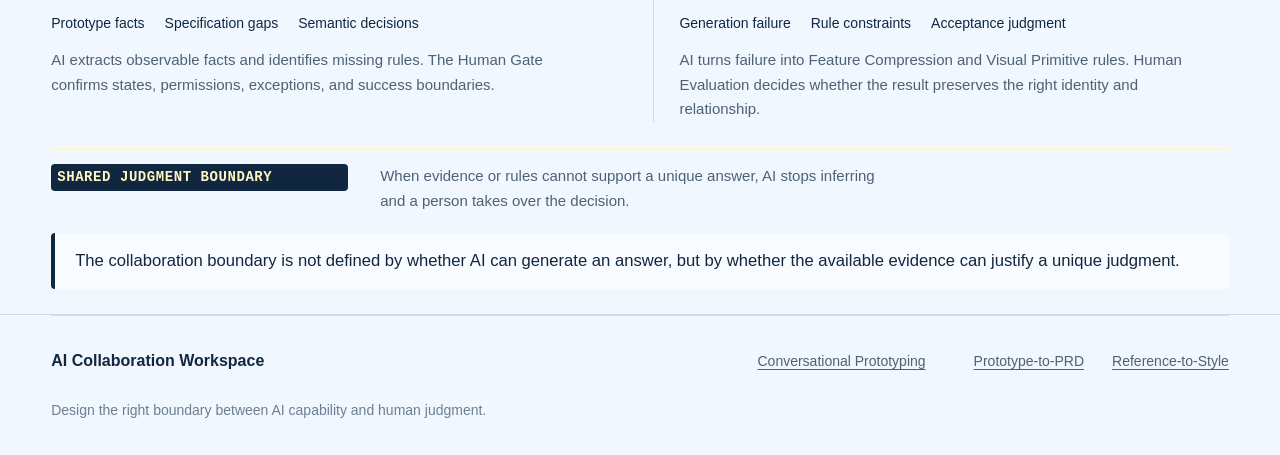
==== commit 75d1d7c3: "Final portfolio release" ====
--- a/index.html
+++ b/index.html
@@ -12,15 +12,18 @@
     <header class="site-header" id="header">
       <a class="site-brand" id="header-brand" href="#hero"></a>
 
-      <nav class="site-navigation">
-        <ul id="header-navigation"></ul>
-      </nav>
-
       <button id="language-switch" type="button"></button>
     </header>
 
     <main>
       <section class="homepage-section hero" id="hero" aria-labelledby="hero-title">
+        <img
+          class="hero-star-cluster"
+          src="assets/images/transitions/hero-star-cluster.png"
+          alt=""
+          aria-hidden="true"
+          decoding="async"
+        >
         <div class="hero-copy">
           <h1 id="hero-title"></h1>
           <p id="hero-core-value"></p>
@@ -73,12 +76,13 @@
 
       <div class="expanded-workspace" id="exploration-section"></div>
 
-      <section class="expanded-workspace" id="caseEvidence" aria-labelledby="case-evidence-heading">
-        <header class="case-evidence-overview">
-          <h2 class="workspace-section-eyebrow" id="case-evidence-heading"></h2>
-        </header>
+      <div class="expanded-workspace" id="caseEvidence">
         <div id="workspace-sections"></div>
-      </section>
+      </div>
+
+      <div class="section-transition section-transition--staff section-transition--bass" aria-hidden="true">
+        <img src="assets/images/transitions/music-staff-bass.svg" alt="" loading="lazy" decoding="async">
+      </div>
 
       <section class="homepage-section shared-principle" id="sharedPrinciple" aria-labelledby="shared-principle-title">
         <header>
--- a/assets/css/site.css
+++ b/assets/css/site.css
@@ -30,7 +30,7 @@
 body {
   min-width: 0;
   margin: 0;
-  background: var(--workspace);
+  background-color: var(--workspace);
   color: var(--muted-ink);
   font-family: var(--font-sans);
   font-size: 1rem;
@@ -74,6 +74,7 @@
 .hero,
 .collaboration-modes,
 .expanded-workspace,
+.section-transition--bass,
 .site-footer {
   width: calc(100% - (2 * var(--gutter)));
   max-width: var(--container-max);
@@ -114,13 +115,15 @@
 }
 
 #language-switch {
-  margin-left: 1.75rem;
+  margin-left: auto;
   padding: 0;
   border: 0;
   background: transparent;
 }
 
 .hero {
+  position: relative;
+  isolation: isolate;
   display: grid;
   grid-template-columns: repeat(12, minmax(0, 1fr));
   gap: clamp(1rem, 1.5vw, 1.5rem);
@@ -129,8 +132,26 @@
   padding-bottom: clamp(1.75rem, 2.5vw, 2.5rem);
 }
 
+.hero-star-cluster {
+  position: absolute;
+  z-index: 0;
+  top: clamp(0.5rem, 1.3vw, 1.25rem);
+  right: clamp(0.25rem, 1vw, 1rem);
+  width: clamp(6.5rem, 9vw, 8.5rem);
+  height: auto;
+  opacity: 0.72;
+  pointer-events: none;
+  user-select: none;
+}
+
+.hero-copy,
+.hero-workflow {
+  position: relative;
+  z-index: 1;
+}
+
 .hero-copy {
-  grid-column: 1 / span 5;
+  grid-column: 1 / span 6;
 }
 
 .hero-workflow {
@@ -154,19 +175,21 @@
   max-width: none;
   margin-bottom: 0.875rem;
   color: var(--ink);
-  font-size: clamp(1.25rem, 1.7vw, 1.5rem);
+  font-size: clamp(1.125rem, 1.6vw, 1.375rem);
   font-weight: 500;
   line-height: 1.3;
   letter-spacing: -0.018em;
   text-wrap: balance;
+  white-space: nowrap;
 }
 
 #hero-supporting-text {
-  max-width: 36rem;
+  max-width: none;
   margin-bottom: 0;
   color: var(--muted-ink);
-  font-size: clamp(0.9375rem, 1.25vw, 1.0625rem);
-  line-height: 1.7;
+  font-size: clamp(0.8125rem, 1vw, 0.875rem);
+  line-height: 1.65;
+  white-space: pre-line;
 }
 
 #hero-task-nature,
@@ -515,17 +538,38 @@
   margin-top: clamp(1rem, 1.5vw, 1.5rem);
 }
 
-.case-evidence-overview {
-  display: block;
-  padding-top: 1rem;
-  border-top: 1px solid rgba(17, 39, 63, 0.28);
-}
-
 .workspace-section {
+  position: relative;
   display: block;
   padding-block: clamp(1.5rem, 2.25vw, 2rem);
-  border-top: 1px solid rgba(17, 39, 63, 0.28);
+  border-top: 0;
   scroll-margin-top: clamp(2.5rem, 5vw, 4rem);
+}
+
+.section-transition {
+  position: relative;
+  overflow: hidden;
+  aspect-ratio: 40 / 3;
+  height: auto;
+  margin-bottom: clamp(0.125rem, 0.5vw, 0.375rem);
+  background: var(--workspace);
+  pointer-events: none;
+}
+
+.section-transition img {
+  display: block;
+  width: 100%;
+  max-width: none;
+  height: 100%;
+  object-fit: fill;
+}
+
+.section-transition--staff img {
+  width: 100%;
+}
+
+.section-transition--stars-reverse img {
+  transform: scaleX(-1);
 }
 
 .workspace-section + .workspace-section {
@@ -549,9 +593,22 @@
 
 .workspace-section-eyebrow {
   display: inline-flex;
-  padding-left: 0.5rem;
-  border-left: 0.1875rem solid var(--ink);
+  align-items: center;
+  gap: 0.5rem;
+  position: relative;
+  z-index: 2;
+  padding-right: 0.625rem;
+  border-left: 0;
+  background: var(--workspace);
   margin-bottom: 0.625rem;
+}
+
+.workspace-section-button {
+  display: block;
+  flex: 0 0 auto;
+  width: 2.25rem;
+  height: 2.25rem;
+  object-fit: contain;
 }
 
 .workspace-section h2 {
@@ -638,6 +695,76 @@
   list-style: none;
 }
 
+.workspace-detail-workflow.workflow--layered {
+  display: grid;
+  grid-template-columns: repeat(5, minmax(0, 1fr));
+  gap: clamp(0.75rem, 1.25vw, 1rem);
+  align-items: start;
+}
+
+.workspace-detail-workflow .workflow-node--layered {
+  display: flex;
+  flex-direction: column;
+  align-items: stretch;
+  min-width: 0;
+  min-height: 0;
+  padding: 0;
+  border: 0;
+  background: transparent;
+}
+
+.workflow-node--layered .workflow-node-label {
+  display: flex;
+  align-items: center;
+  justify-content: center;
+  min-height: 1.875rem;
+  padding: 0.25rem 0.5rem;
+  border: 1px solid transparent;
+  border-radius: 0.25rem;
+  color: var(--ink);
+  text-align: center;
+}
+
+.workflow-node--layered.workflow-node--neutral .workflow-node-label {
+  border-color: rgba(17, 39, 63, 0.24);
+}
+
+.workflow-node--layered.workflow-node--ai .workflow-node-label {
+  background: var(--ai);
+}
+
+.workflow-node--layered.workflow-node--human .workflow-node-label {
+  border-color: rgba(17, 39, 63, 0.55);
+  border-left-width: 0.25rem;
+  background: var(--human);
+}
+
+.workflow-node-substeps {
+  display: grid;
+  gap: 0.25rem;
+  margin: 0.5rem 0 0 0.375rem;
+  padding: 0 0 0 0.625rem;
+  border-left: 1px solid rgba(17, 39, 63, 0.16);
+  color: var(--soft-ink);
+  font-family: var(--font-sans);
+  font-size: 0.6875rem;
+  font-weight: 400;
+  line-height: 1.4;
+  list-style: none;
+}
+
+.workflow-node-substeps li {
+  min-width: 0;
+}
+
+.workflow--layered > .workflow-node:not(:last-child)::after {
+  top: 0.9375rem;
+}
+
+.workflow--layered > .workflow-node + .workflow-node::before {
+  top: 0.75rem;
+}
+
 .workspace-method-groups {
   display: grid;
   grid-template-columns: repeat(auto-fit, minmax(9rem, 1fr));
@@ -665,6 +792,48 @@
   display: block;
   color: var(--ink);
   font-weight: 600;
+}
+
+.workspace-section--mode .workspace-detail-workflow {
+  --workflow-line: rgba(17, 39, 63, 0.2);
+}
+
+.workspace-section--mode .workspace-detail-workflow::after {
+  content: "↺";
+  align-self: center;
+  color: var(--soft-ink);
+  font-size: 0.875rem;
+  line-height: 1;
+}
+
+.workspace-section--mode .workflow-node {
+  font-weight: 500;
+}
+
+.workspace-section--mode .workflow-node--neutral {
+  border-color: rgba(17, 39, 63, 0.17);
+}
+
+.workspace-section--mode .workflow-node--ai {
+  background: rgba(202, 228, 240, 0.62);
+}
+
+.workspace-section--mode .workflow-node--human {
+  border-color: rgba(17, 39, 63, 0.32);
+  background: rgba(255, 246, 194, 0.72);
+}
+
+.workspace-section--mode .workspace-method-groups {
+  grid-template-columns: repeat(2, minmax(0, 1fr));
+  gap: clamp(1rem, 2vw, 2rem);
+  margin: 0.75rem 0 0;
+  padding: 0.75rem 0 0;
+  border-top: 1px solid rgba(17, 39, 63, 0.1);
+  border-bottom: 0;
+}
+
+.workspace-section--mode .workspace-method-group li {
+  color: var(--soft-ink);
 }
 
 .workspace-evidence-group {
@@ -858,7 +1027,8 @@
 .shared-principle {
   width: 100%;
   padding-block: clamp(1.25rem, 2vw, 1.75rem);
-  border-block: 1px solid var(--divider);
+  border-top: 0;
+  border-bottom: 1px solid var(--divider);
   background: var(--workspace);
   color: var(--muted-ink);
 }
@@ -919,7 +1089,7 @@
   gap: 1rem 2rem;
   align-items: baseline;
   padding-top: 0.875rem;
-  border-top: 2px solid var(--human-line);
+  border-top: 2px solid var(--human);
 }
 
 #human-space {
@@ -931,11 +1101,22 @@
 
 #ai-space h3,
 #human-space h3 {
+  display: flex;
+  gap: 0.625rem;
+  align-items: center;
   margin-bottom: 0.5rem;
   color: var(--ink);
   font-size: clamp(1.0625rem, 1.4vw, 1.25rem);
   line-height: 1.2;
   letter-spacing: -0.02em;
+}
+
+.principle-space-button {
+  display: block;
+  flex: 0 0 auto;
+  width: 2rem;
+  height: 2rem;
+  object-fit: contain;
 }
 
 #ai-space ul,
@@ -984,7 +1165,7 @@
   border-radius: 0.25rem;
   background: rgba(255, 255, 255, 0.58);
   color: var(--ink);
-  font-size: clamp(1.125rem, 1.75vw, 1.375rem);
+  font-size: clamp(1rem, 1.3vw, 1.125rem);
   font-weight: 500;
   line-height: 1.45;
 }
@@ -1197,7 +1378,7 @@
     grid-template-columns: 1fr;
     gap: 0.375rem;
     padding: 0.875rem 0 0;
-    border-top: 2px solid var(--human-line);
+    border-top: 2px solid var(--human);
     border-left: 0;
   }
 
@@ -1208,11 +1389,6 @@
   .workspace-section > header,
   .workspace-section-content {
     grid-column: 1;
-  }
-
-  .case-evidence-overview {
-    flex-direction: column;
-    align-items: flex-start;
   }
 
   #reference-to-style .workspace-section-content {
@@ -1264,6 +1440,47 @@
     font-size: 0.9375rem;
   }
 
+  .section-transition img,
+  .section-transition--staff img {
+    width: 100%;
+  }
+
+  .workspace-detail-workflow.workflow--layered {
+    grid-template-columns: 1fr;
+    gap: 0.875rem;
+  }
+
+  .workflow--layered > .workflow-node:not(:last-child)::after {
+    content: "↓";
+    top: 100%;
+    left: 0.75rem;
+    width: auto;
+    border: 0;
+    color: var(--soft-ink);
+    font-family: var(--font-sans);
+    font-size: 0.75rem;
+    line-height: 0.875rem;
+  }
+
+  .workflow--layered > .workflow-node + .workflow-node::before {
+    display: none;
+  }
+
+  .workflow-node--layered .workflow-node-label {
+    justify-content: flex-start;
+    width: min(100%, 22rem);
+    text-align: left;
+  }
+
+  .workflow-node-substeps {
+    max-width: 22rem;
+  }
+
+  .workspace-section--mode .workspace-method-groups {
+    grid-template-columns: 1fr;
+    gap: 0.75rem;
+  }
+
   .site-header {
     flex-wrap: wrap;
     gap: 0.75rem 1.25rem;
@@ -1365,6 +1582,10 @@
     font-size: clamp(1.125rem, 5vw, 1.375rem);
   }
 
+  html[lang="en-US"] #hero-core-value {
+    font-size: clamp(1rem, 4.2vw, 1.125rem);
+  }
+
   .collaboration-lane,
   .collaboration-lane:first-child,
   .collaboration-lane:last-child {
